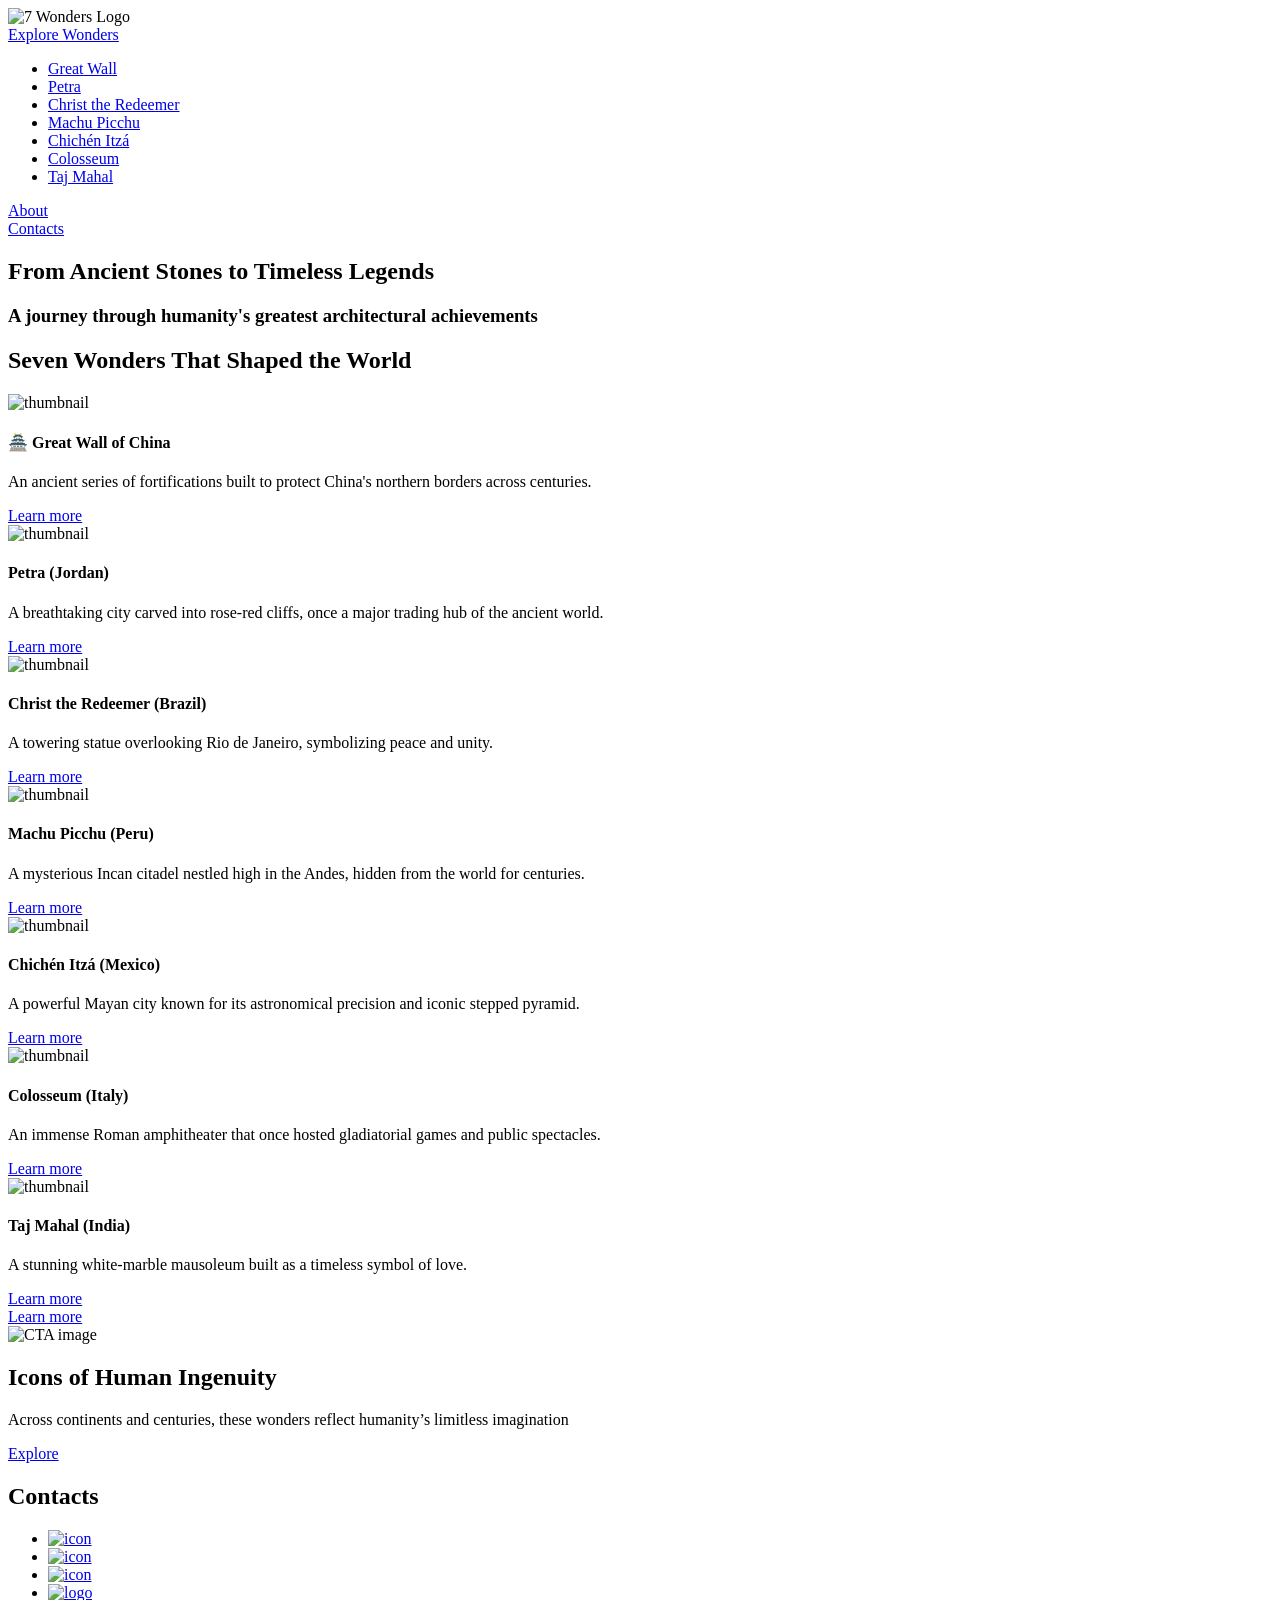
==== index.html @ 909b4389 "Landing page HTML file added" ====
<!DOCTYPE html>
<html lang="en">
<head>
    <meta charset="UTF-8">
    <meta http-equiv="X-UA-Compatible" content="IE=edge">
    <meta name="viewport" content="width=device-width, initial-scale=1.0">
    <link rel="stylesheet" href="style.css">
    <title>7 Wonders of the World</title>
</head>
<body>
    <div class="Container">
    <section class="Header-section">
    <nav class="nav-menu">
        <img src="landingpage_images/logo.png" alt="7 Wonders Logo" class="logo">
        <div class="menu-part1 dropdown">
        <a class="btn btn-primary" href="7-wonders.html">Explore Wonders</a>
        <ul class="dropdown-menu">
            <li><a href="7-wonders.html#great-wall">Great Wall</a></li>
            <li><a href="7-wonders.html#petra">Petra</a></li>
            <li><a href="7-wonders.html#christ">Christ the Redeemer</a></li>
            <li><a href="7-wonders.html#machu-pichu">Machu Picchu</a></li>
            <li><a href="7-wonders.html#chichen-itza">Chichén Itzá</a></li>
            <li><a href="7-wonders.html#Colosseum">Colosseum</a></li>
            <li><a href="7-wonders.html#taj-mahal">Taj Mahal</a></li>
          </ul>
        </li>
        <a class="btn btn-secondry" href="about.html">About</a>
    </div>
        <a class="btn btn-primary" href="#contact-section">Contacts</a>
    </nav>
    <div class="Hero-section">
        <h1>From Ancient Stones to Timeless Legends</h1>
        <h3>A journey through humanity's greatest architectural achievements</h3>

    </div>
</section>

<section class="Feature-section">
    <h2 class="feature-heading">Seven Wonders That Shaped the World</h2>
    <div class="grid-container">
        <div class="Wonder-card">
            <img class="card-image" src="landingpage_images/wall.jpg" alt="thumbnail">
            <h4>🏯 Great Wall of China</h4>
            <p>An ancient series of fortifications built to protect China's northern borders across centuries.</p>
            <a href="7-wonders.html#great-wall">Learn more</a>
        </div>
        <div class="Wonder-card">
            <img class="card-image" src="landingpage_images/petro.jpg" alt="thumbnail">
            <h4>Petra (Jordan)</h4>
            <p>A breathtaking city carved into rose-red cliffs, once a major trading hub of the ancient world.</p>
            <a href="7-wonders.html#petra">Learn more</a>
        </div>
        <div class="Wonder-card">
            <img class="card-image" src="landingpage_images/christ.jpg" alt="thumbnail">
            <h4>Christ the Redeemer (Brazil)</h4>
            <p>A towering statue overlooking Rio de Janeiro, symbolizing peace and unity.</p>
            <a href="7-wonders.html#christ">Learn more</a>
        </div>
        <div class="Wonder-card">
            <img class="card-image" src="landingpage_images/machu.jpg" alt="thumbnail">
            <h4>Machu Picchu (Peru)</h4>
            <p>A mysterious Incan citadel nestled high in the Andes, hidden from the world for centuries.</p>
            <a href="7-wonders.html#machu-pichu">Learn more</a>
        </div>
        <div class="Wonder-card">
            <img class="card-image" src="landingpage_images/chichen itza.jpg" alt="thumbnail">
            <h4>Chichén Itzá (Mexico)</h4>
            <p>A powerful Mayan city known for its astronomical precision and iconic stepped pyramid.</p>
            <a href="7-wonders.html#chichen-itza">Learn more</a>
        </div>
        <div class="Wonder-card">
            <img class="card-image" src="landingpage_images/colossum.jpg" alt="thumbnail">
            <h4>Colosseum (Italy)</h4>
            <p>An immense Roman amphitheater that once hosted gladiatorial games and public spectacles.</p>
            <a href="7-wonders.html#Colosseum">Learn more</a>
        </div>
        <div class="Wonder-card">
            <img class="card-image" src="landingpage_images/taj mahal.jpg" alt="thumbnail">
            <h4>Taj Mahal (India)</h4>
            <p>A stunning white-marble mausoleum built as a timeless symbol of love.</p>
            <a href="7-wonders.html#taj-mahal">Learn more</a>
        </div>
        <div class="Wonder-card traverse-card">
            <a href="7-wonders.html#blogs">Learn more</a>
        </div>
    </div>
</section>
<section class="CTA-section">
    <div class="CTA-card">
        <img class="cta-img" src="landingpage_images/cta-img.jpg" alt="CTA image">
        <div class="CTA-subcard">
            <h2>Icons of Human Ingenuity</h2>
            <p>Across continents and centuries, these wonders reflect humanity’s limitless imagination</p>
            <a class="btn btn-primary" href="7-wonders.html">Explore</a>
        </div>
    </div>
</section>
<footer id="contact-section">
    <h2>Contacts</h2>
    <ul class="contact-detail">
        <li><a href="https://wa.me/923485941107" target="_blank" ><img class="social-icon" src="landingpage_images/whatsapp.png" alt="icon"/></a></li>
        <li><a href="https://instagram.com/hamadkhan.06" target="_blank"><img class="social-icon" src="landingpage_images/Insta.png" alt="icon"/></a></li>
        <li><a href="https://www.linkedin.com/in/hamad-khan06" target="_blank"><img class="social-icon" src="landingpage_images/In.png" alt="icon" /></a></li>
        <li><a href="https://www.fiverr.com/@hamad_6636" target="_blank"><img class="social-icon" src="landingpage_images/fiver.png" alt="logo"></a></li>
    </ul>

</footer>

</div>
</body>
</html>
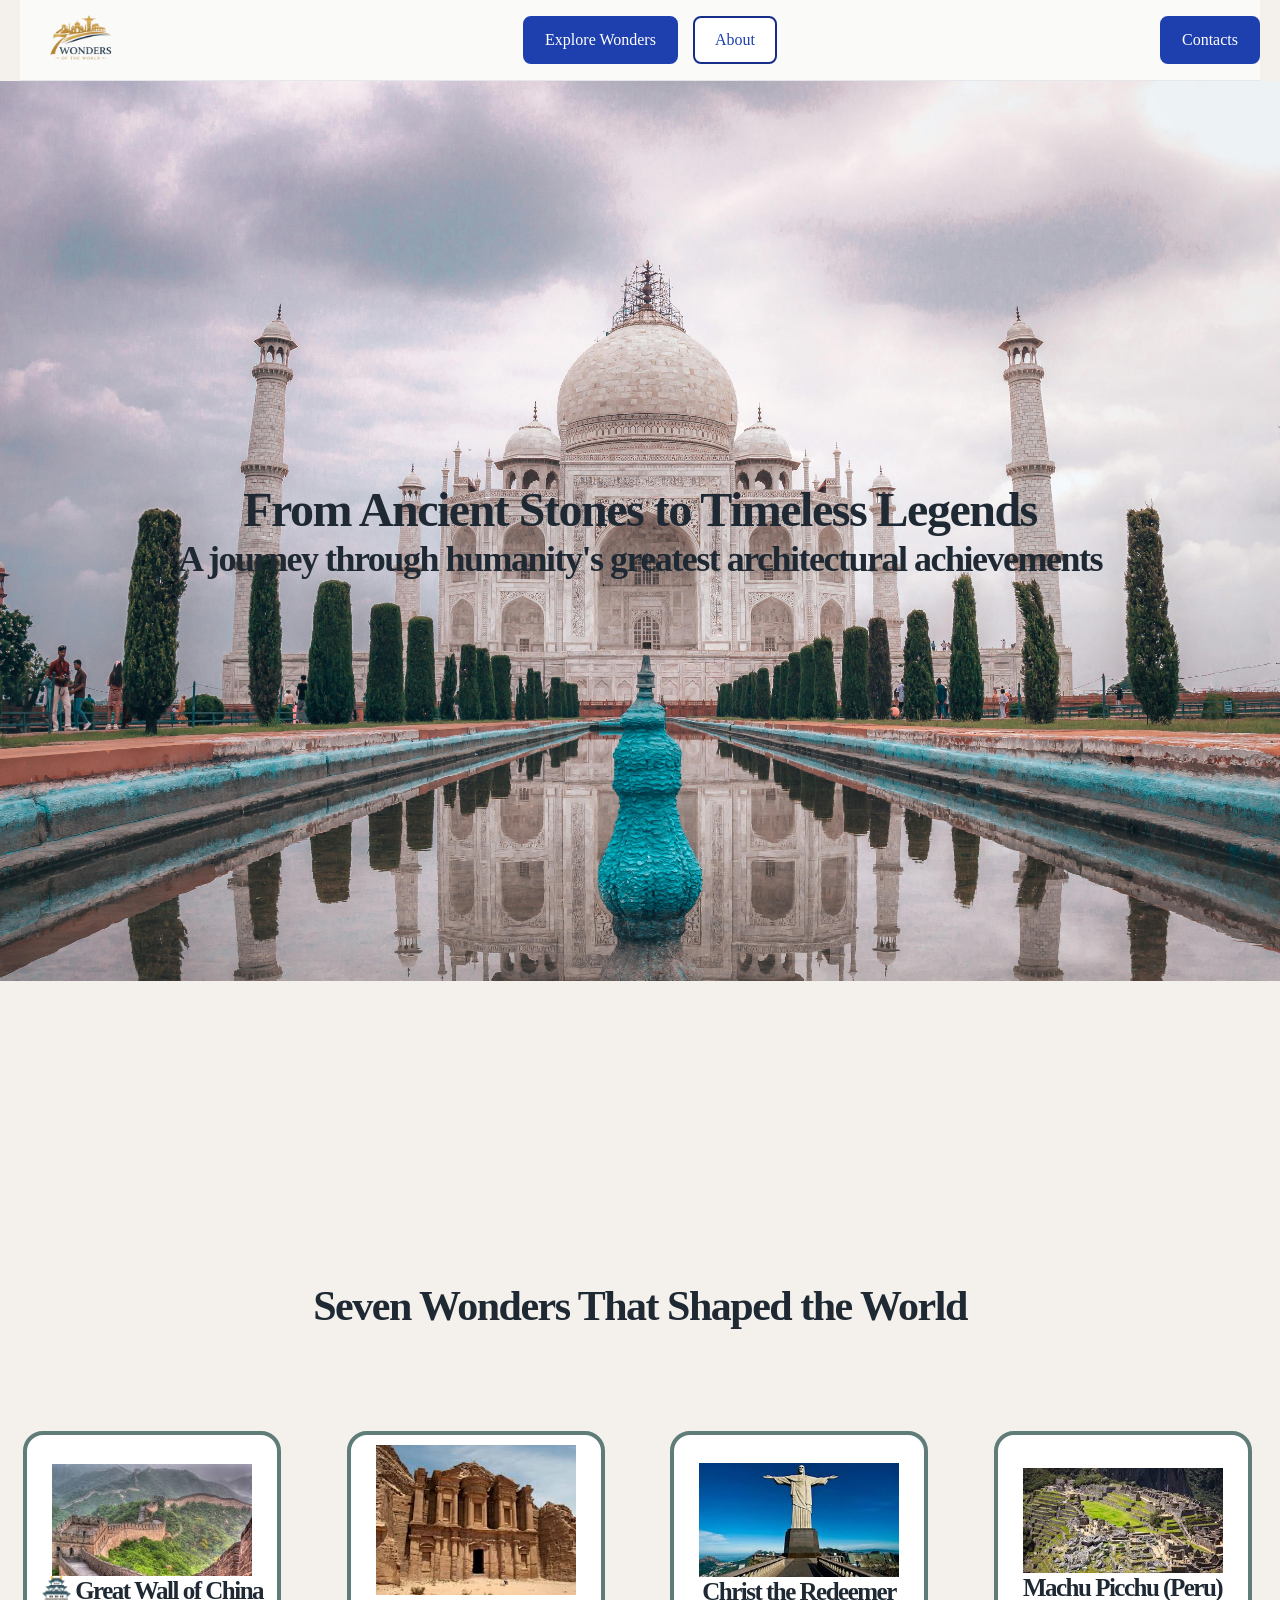
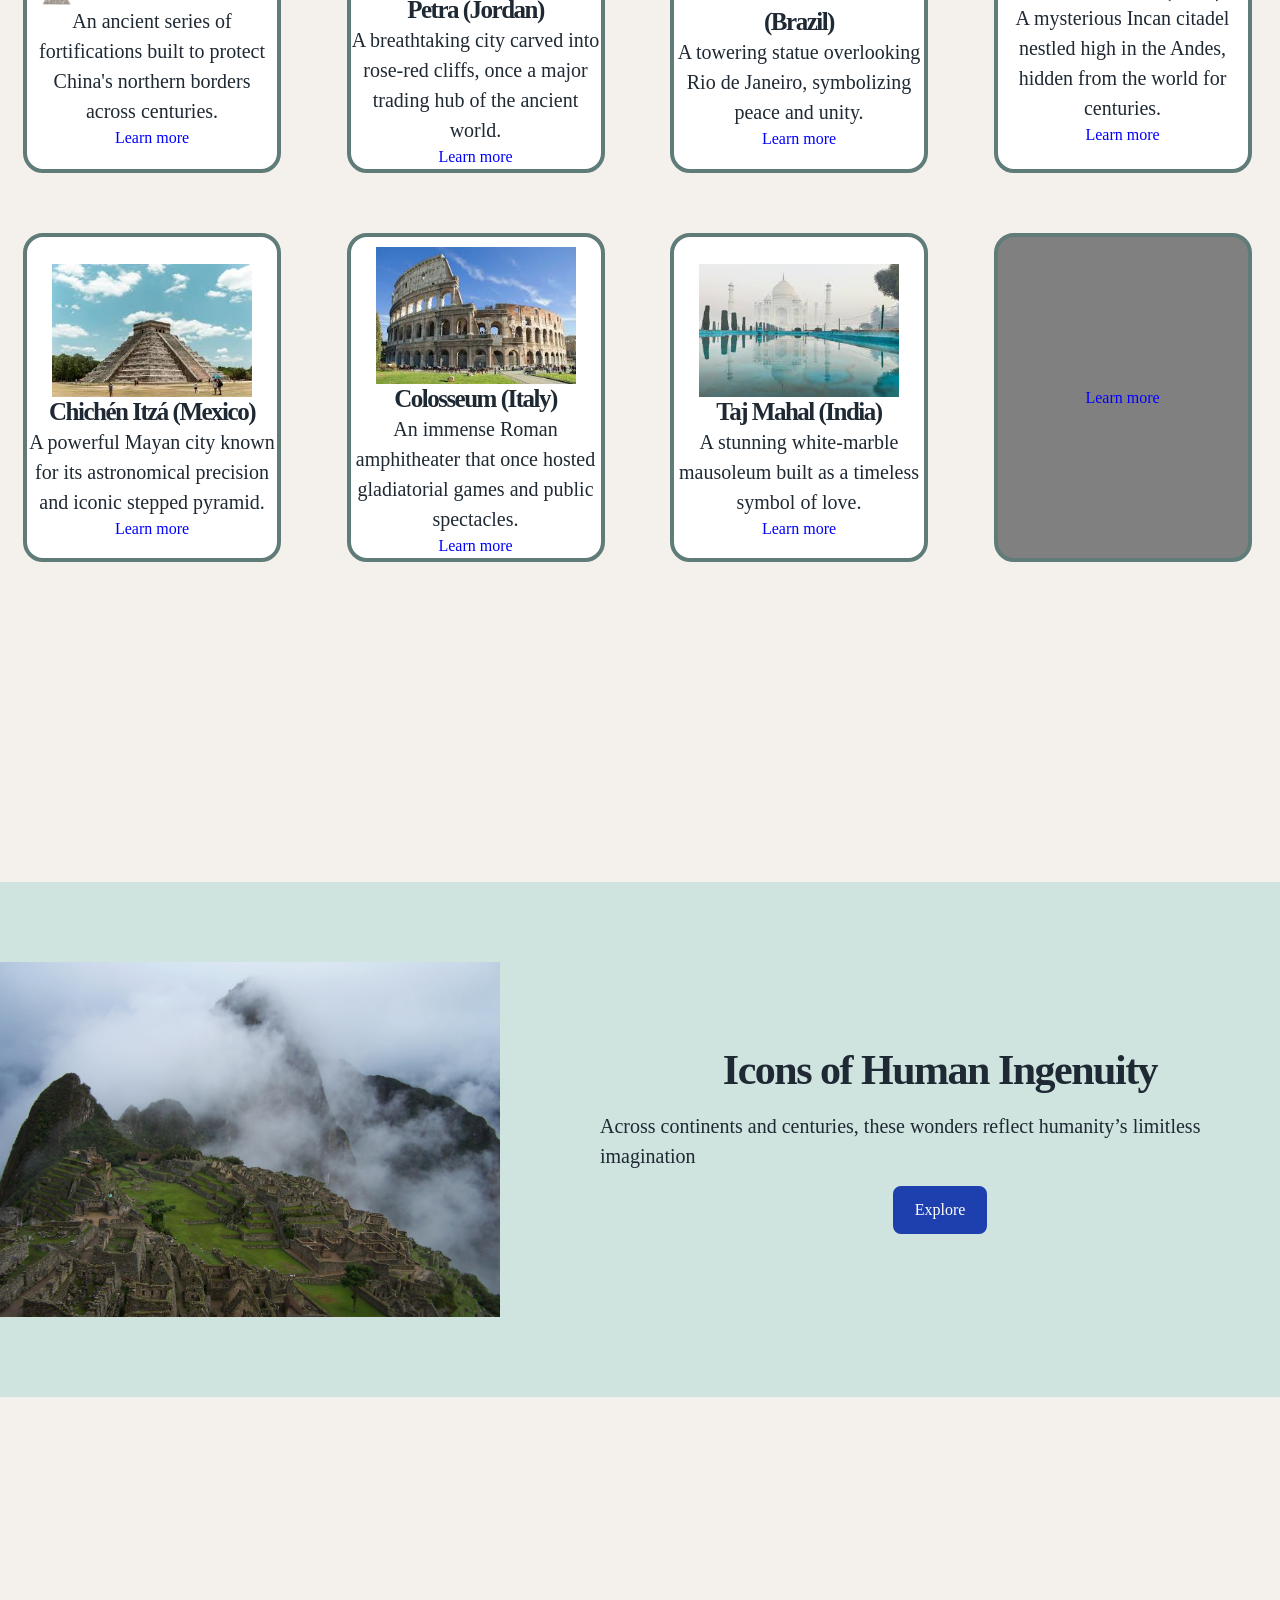
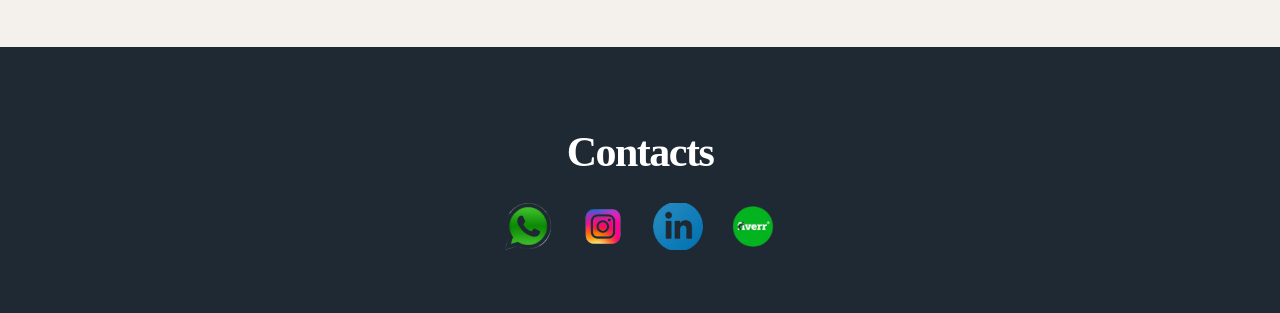
==== commit ad12eb76: "Favicon added to website" ====
--- a/index.html
+++ b/index.html
@@ -4,6 +4,7 @@
     <meta charset="UTF-8">
     <meta http-equiv="X-UA-Compatible" content="IE=edge">
     <meta name="viewport" content="width=device-width, initial-scale=1.0">
+    <link rel="icon" type="image/svg" href="Images/logo.svg" >
     <link rel="stylesheet" href="style.css">
     <title>7 Wonders of the World</title>
 </head>
--- a/style.css
+++ b/style.css
@@ -0,0 +1,301 @@
+html{
+    font-size: 62.5%;
+    scroll-behavior: smooth;
+}
+*{
+    padding: 0;
+    margin: 0;
+}
+body{
+background-color: #F4F1EC ;
+}
+.container{
+width: 100%;
+margin: auto;
+}
+h1, h2, h3, h4{
+    font-weight:700;
+    line-height: 1.2;
+    letter-spacing: -1.5px;
+    color: #1F2933;
+}
+h1{
+    font-size: 4.8rem;
+}
+h2{
+    font-size: 4.2rem;
+}
+h3{
+    font-size: 3.6rem;
+}
+h4{
+    font-size: 2.5rem;
+}
+p{
+font-weight:400;
+line-height: 1.5;
+font-size: 2.0rem;
+color: #1F2933;
+}
+a{
+font-weight:400;
+text-decoration:none;
+line-height: 1.5;
+font-size: 1.6rem;
+display:inline-block;
+color: blue;
+}
+ul{
+list-style: none;
+color: #1F2933;
+}
+.logo{
+    width: 12rem;
+    height: auto;
+}
+nav{
+background-color: #FAFAF8;
+border-bottom: 1px solid #E5E7EB;
+}
+.nav-menu{
+    margin: 0rem 2rem;
+    display: flex;
+    justify-content: space-between;
+    align-items: center;
+}
+.menu-part1{
+display: flex;
+gap: 1.5rem;
+}
+.Hero-section::before{
+background: rgba(0, 0, 0, 0.35);
+}
+.dropdown{
+position: relative;
+}
+.dropdown-menu{
+position: absolute;
+visibility: hidden;
+padding: 1rem 2rem;
+min-width: 220px;
+box-shadow: 0 20px 30px rgba(0,0,0,0.15); 
+opacity: 0;
+transform: translateY(10px);
+transition: all 0.3s ease;
+z-index: 1000;
+}
+.dropdown:hover .dropdown-menu{
+opacity: 1;
+visibility: visible;
+transform: translateY(35px);
+}
+.Hero-section{
+min-height: 100vh;
+max-width: 200rem;
+background-image: url("landingpage_images/taj mahal bg2.jpg");
+background-position: center 30%;
+background-repeat: no-repeat;
+background-size: cover;
+display: flex;
+flex-direction: column;
+justify-content: center;
+align-items: center;
+color: #4B6966;
+}
+.Feature-section{
+margin: 30rem 0.3rem;
+}
+.feature-heading{
+    text-align: center;
+    margin-bottom: 8rem;
+}
+.grid-container{
+display: grid;
+grid-template-columns: repeat(auto-fit, minmax(300px, 1fr));
+gap: 2rem;
+}
+.Wonder-card{
+background-color: #FFFFFF;
+margin: 2rem;
+width: 25rem;
+height: auto;
+display: flex;
+flex-direction: column;
+justify-content: center;
+align-items: center;
+text-align: center;
+border-radius: 2rem;
+border: 4px solid #5F7C78;
+transition: transform 0.3s ease-in, box-shadow 0s ease;
+}
+.Wonder-card:hover, .Wonder-card:active{
+transform: scale(1.08);
+box-shadow: 5px 15px 30px black;
+}
+.card-image{
+    margin-top: 1rem;
+    width: 100%;
+    max-width: 200px;
+    height: auto;
+}
+.traverse-card{
+    background-color: grey;
+    color: aliceblue;
+    font-size: 2.6rem ;
+}
+.CTA-section{
+margin: 25rem 0rem;
+}
+
+.cta-img{
+width: 100%;
+max-width: 500px;
+height: auto;
+}
+.CTA-card{
+display: flex;
+justify-content: space-between;
+align-items: center;
+gap: 10rem;
+padding: 8rem 0rem;
+background-color:  #CFE3DF;
+}
+.CTA-subcard{
+display: flex;
+flex-direction: column;
+justify-content: center;
+align-items: center;
+gap: 1.5rem;
+}
+.contact-detail{
+margin: 2.5rem 0rem;
+display: flex;
+justify-content: center;
+align-items: center;
+gap: 2.5rem;
+}
+footer{
+text-align: center;
+padding-top: 8rem;
+margin-top: 10rem;
+padding-bottom: 3rem;
+background-color: #1F2933;
+
+}
+footer h2{
+color: white;
+}
+footer a:hover {
+    color: #C9A24D;
+  }
+
+.btn{
+font-size: 1.6rem;
+font-weight: 400;
+padding: 1rem 2rem;
+border-radius: 8px;
+}
+.btn-primary:link, .btn-primary:visited{
+background-color: #1E40AF;
+color: white;
+border: 2px solid #1E40AF;
+transition: background-color 0.25s ease, transform 0.15s ease;
+}
+.btn-primary:hover, .btn-primary:active{
+background-color: #162E8A;
+color: white;
+border: 2px solid #162E8A;
+transform: scale(1.05);
+
+}
+.btn-secondry:link, .btn-secondry:visited{
+background-color: white;
+color: #1E40AF;
+border: 2px solid #162E8A;
+transition: transform 0.15s ease;
+}
+.btn-secondry:hover, .btn-secondry:active{
+background-color: white;
+color: #162E8A;
+border: 2px solid #162E8A;
+transform: scale(1.05);
+
+}
+.btn-primary:focus-visible {
+    outline: 3px solid #C9A24D; /* gold accent */
+    outline-offset: 2px;
+  }
+.social-icon{
+width: 50px;
+height: auto;
+}
+
+@media(max-width: 62.5rem){
+html{
+font-size: 50%;
+}
+..Hero-section::before{
+background: rgba(0, 0, 0, 0.55);
+}
+    
+}
+@media(max-width: 48rem){
+html{
+font-size: 37.5%;
+}
+.container{
+width: 100%;
+margin: 0 auto;
+}
+.Hero-section{
+    background-image: url("landingpage_images/special-hero.jpg");
+    position: relative;
+    min-height: 100vh;
+    display: flex;
+    align-items: center;
+    justify-content: center;
+    text-align: center;
+    padding: 1.5rem;
+}
+
+.Feature-section{
+margin: 18rem 0rem;
+}
+.grid-container{
+gap: 1.2rem;
+}
+.CTA-card{
+flex-direction: column-reverse;
+text-align: center;
+}
+.social-icon{
+width: 30px;
+height: auto;
+}
+}
+
+@media(max-width: 38rem){
+html{
+font-size: 28%%;
+}
+h3{
+font-size: large;
+}
+.Hero-section{
+text-align: center;
+}
+.Feature-section{
+margin: 12rem 0rem;
+}
+.CTA-section{
+margin: 20rem 0rem;
+}
+.btn{
+padding: 0.75rem 1.5rem;
+border-radius: 6px;
+}
+.social-icon{
+width: 25px;
+height: auto;
+}
+}
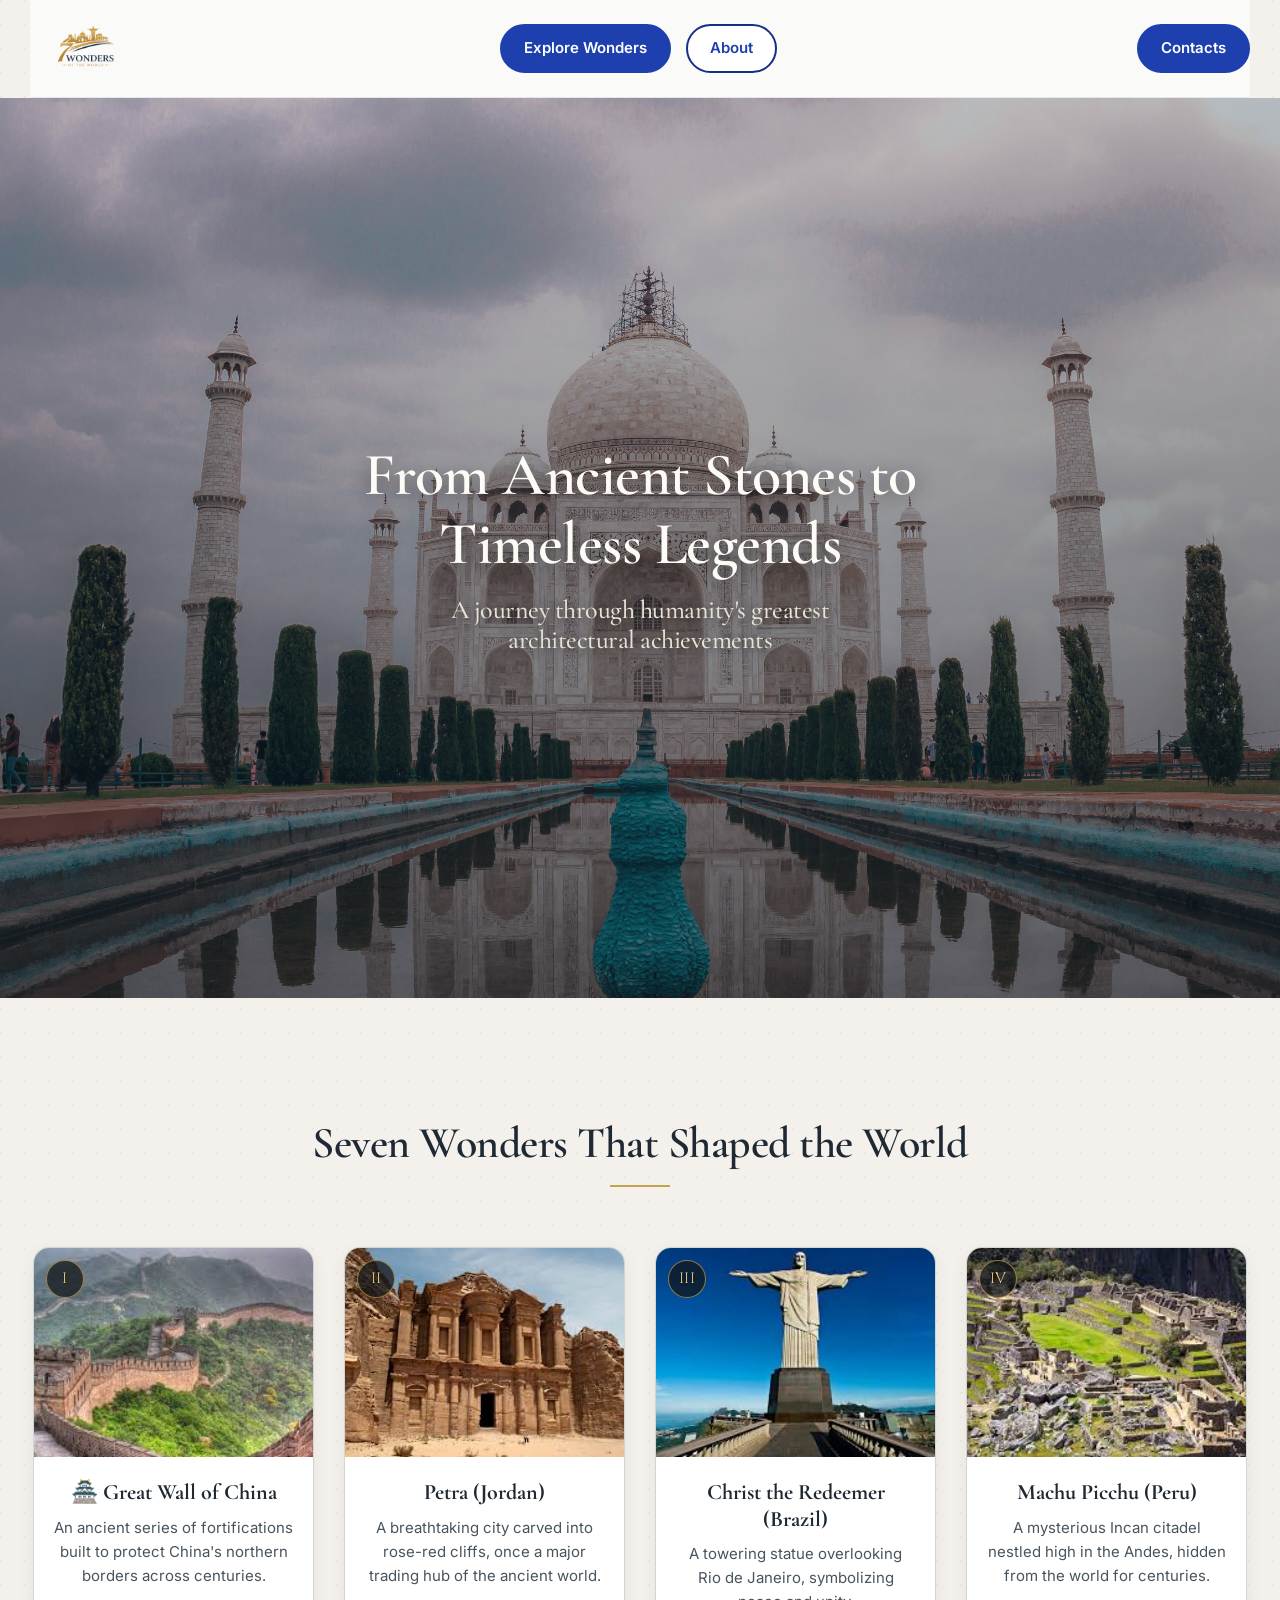
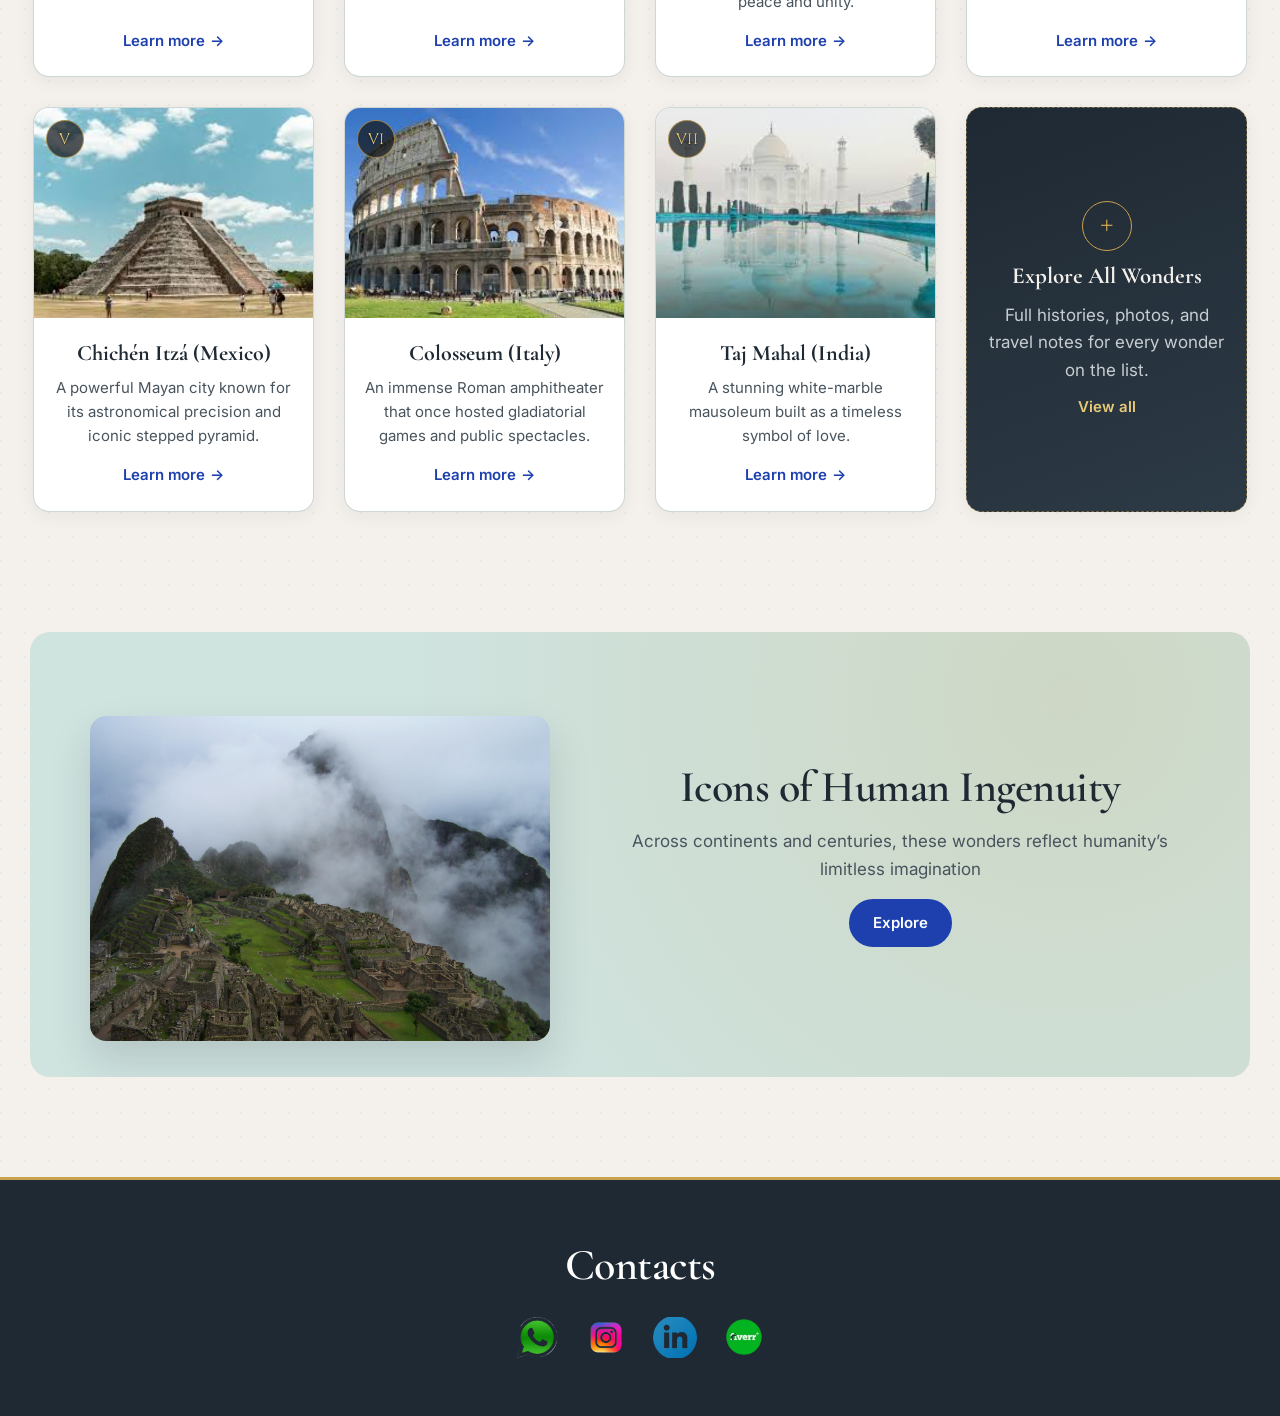
==== commit bb86b90d: "Animations added using javascript + few fixes in the CSS" ====
--- a/index.html
+++ b/index.html
@@ -5,8 +5,12 @@
     <meta http-equiv="X-UA-Compatible" content="IE=edge">
     <meta name="viewport" content="width=device-width, initial-scale=1.0">
     <link rel="icon" type="image/svg" href="Images/logo.svg" >
+    <link rel="preconnect" href="https://fonts.googleapis.com">
+    <link rel="preconnect" href="https://fonts.gstatic.com" crossorigin>
+    <link href="https://fonts.googleapis.com/css2?family=Cinzel:wght@600&family=Cormorant+Garamond:wght@500;600;700&family=Inter:wght@400;500;600&display=swap" rel="stylesheet">
     <link rel="stylesheet" href="style.css">
     <title>7 Wonders of the World</title>
+    <script>document.documentElement.classList.add('js-enabled');</script>
 </head>
 <body>
     <div class="Container">
@@ -40,49 +44,87 @@
     <h2 class="feature-heading">Seven Wonders That Shaped the World</h2>
     <div class="grid-container">
         <div class="Wonder-card">
-            <img class="card-image" src="landingpage_images/wall.jpg" alt="thumbnail">
-            <h4>🏯 Great Wall of China</h4>
-            <p>An ancient series of fortifications built to protect China's northern borders across centuries.</p>
-            <a href="7-wonders.html#great-wall">Learn more</a>
+            <div class="card-image-wrap">
+                <img class="card-image" src="landingpage_images/wall.jpg" alt="thumbnail">
+                <span class="card-numeral">I</span>
+            </div>
+            <div class="card-body">
+                <h4>🏯 Great Wall of China</h4>
+                <p>An ancient series of fortifications built to protect China's northern borders across centuries.</p>
+                <a href="7-wonders.html#great-wall">Learn more</a>
+            </div>
         </div>
         <div class="Wonder-card">
-            <img class="card-image" src="landingpage_images/petro.jpg" alt="thumbnail">
-            <h4>Petra (Jordan)</h4>
-            <p>A breathtaking city carved into rose-red cliffs, once a major trading hub of the ancient world.</p>
-            <a href="7-wonders.html#petra">Learn more</a>
+            <div class="card-image-wrap">
+                <img class="card-image" src="landingpage_images/petro.jpg" alt="thumbnail">
+                <span class="card-numeral">II</span>
+            </div>
+            <div class="card-body">
+                <h4>Petra (Jordan)</h4>
+                <p>A breathtaking city carved into rose-red cliffs, once a major trading hub of the ancient world.</p>
+                <a href="7-wonders.html#petra">Learn more</a>
+            </div>
         </div>
         <div class="Wonder-card">
-            <img class="card-image" src="landingpage_images/christ.jpg" alt="thumbnail">
-            <h4>Christ the Redeemer (Brazil)</h4>
-            <p>A towering statue overlooking Rio de Janeiro, symbolizing peace and unity.</p>
-            <a href="7-wonders.html#christ">Learn more</a>
+            <div class="card-image-wrap">
+                <img class="card-image" src="landingpage_images/christ.jpg" alt="thumbnail">
+                <span class="card-numeral">III</span>
+            </div>
+            <div class="card-body">
+                <h4>Christ the Redeemer (Brazil)</h4>
+                <p>A towering statue overlooking Rio de Janeiro, symbolizing peace and unity.</p>
+                <a href="7-wonders.html#christ">Learn more</a>
+            </div>
         </div>
         <div class="Wonder-card">
-            <img class="card-image" src="landingpage_images/machu.jpg" alt="thumbnail">
-            <h4>Machu Picchu (Peru)</h4>
-            <p>A mysterious Incan citadel nestled high in the Andes, hidden from the world for centuries.</p>
-            <a href="7-wonders.html#machu-pichu">Learn more</a>
+            <div class="card-image-wrap">
+                <img class="card-image" src="landingpage_images/machu.jpg" alt="thumbnail">
+                <span class="card-numeral">IV</span>
+            </div>
+            <div class="card-body">
+                <h4>Machu Picchu (Peru)</h4>
+                <p>A mysterious Incan citadel nestled high in the Andes, hidden from the world for centuries.</p>
+                <a href="7-wonders.html#machu-pichu">Learn more</a>
+            </div>
         </div>
         <div class="Wonder-card">
-            <img class="card-image" src="landingpage_images/chichen itza.jpg" alt="thumbnail">
-            <h4>Chichén Itzá (Mexico)</h4>
-            <p>A powerful Mayan city known for its astronomical precision and iconic stepped pyramid.</p>
-            <a href="7-wonders.html#chichen-itza">Learn more</a>
+            <div class="card-image-wrap">
+                <img class="card-image" src="landingpage_images/chichen itza.jpg" alt="thumbnail">
+                <span class="card-numeral">V</span>
+            </div>
+            <div class="card-body">
+                <h4>Chichén Itzá (Mexico)</h4>
+                <p>A powerful Mayan city known for its astronomical precision and iconic stepped pyramid.</p>
+                <a href="7-wonders.html#chichen-itza">Learn more</a>
+            </div>
         </div>
         <div class="Wonder-card">
-            <img class="card-image" src="landingpage_images/colossum.jpg" alt="thumbnail">
-            <h4>Colosseum (Italy)</h4>
-            <p>An immense Roman amphitheater that once hosted gladiatorial games and public spectacles.</p>
-            <a href="7-wonders.html#Colosseum">Learn more</a>
+            <div class="card-image-wrap">
+                <img class="card-image" src="landingpage_images/colossum.jpg" alt="thumbnail">
+                <span class="card-numeral">VI</span>
+            </div>
+            <div class="card-body">
+                <h4>Colosseum (Italy)</h4>
+                <p>An immense Roman amphitheater that once hosted gladiatorial games and public spectacles.</p>
+                <a href="7-wonders.html#Colosseum">Learn more</a>
+            </div>
         </div>
         <div class="Wonder-card">
-            <img class="card-image" src="landingpage_images/taj mahal.jpg" alt="thumbnail">
-            <h4>Taj Mahal (India)</h4>
-            <p>A stunning white-marble mausoleum built as a timeless symbol of love.</p>
-            <a href="7-wonders.html#taj-mahal">Learn more</a>
+            <div class="card-image-wrap">
+                <img class="card-image" src="landingpage_images/taj mahal.jpg" alt="thumbnail">
+                <span class="card-numeral">VII</span>
+            </div>
+            <div class="card-body">
+                <h4>Taj Mahal (India)</h4>
+                <p>A stunning white-marble mausoleum built as a timeless symbol of love.</p>
+                <a href="7-wonders.html#taj-mahal">Learn more</a>
+            </div>
         </div>
         <div class="Wonder-card traverse-card">
-            <a href="7-wonders.html#blogs">Learn more</a>
+            <span class="traverse-icon">+</span>
+            <h4>Explore All Wonders</h4>
+            <p>Full histories, photos, and travel notes for every wonder on the list.</p>
+            <a href="7-wonders.html#blogs">View all</a>
         </div>
     </div>
 </section>
@@ -108,5 +150,6 @@
 </footer>
 
 </div>
+<script src="Script.js"></script>
 </body>
-</html>+</html>
--- a/style.css
+++ b/style.css
@@ -1,301 +1,585 @@
-html{
+/* ============================================
+   BASE
+   ============================================ */
+   html{
     font-size: 62.5%;
     scroll-behavior: smooth;
 }
 *{
     padding: 0;
     margin: 0;
+    box-sizing: border-box;
 }
 body{
-background-color: #F4F1EC ;
-}
-.container{
-width: 100%;
-margin: auto;
-}
-h1, h2, h3, h4{
-    font-weight:700;
+    background-color: #F4F1EC;
+    font-family: 'Inter', system-ui, -apple-system, sans-serif;
+    /* subtle stone-grain texture, no images used */
+    background-image: radial-gradient(circle at 1px 1px, rgba(31,41,51,0.045) 1px, transparent 0);
+    background-size: 24px 24px;
+}
+.Container{
+    width: 100%;
+    overflow-x: hidden;
+}
+
+h1, h2, h3{
+    font-family: 'Cormorant Garamond', serif;
+    font-weight: 600;
+    line-height: 1.15;
+    letter-spacing: -0.5px;
+    color: #1F2933;
+}
+h4{
+    font-family: 'Cormorant Garamond', serif;
+    font-weight: 700;
     line-height: 1.2;
-    letter-spacing: -1.5px;
+    letter-spacing: 0;
     color: #1F2933;
 }
 h1{
-    font-size: 4.8rem;
+    font-size: 6rem;
 }
 h2{
-    font-size: 4.2rem;
+    font-size: 4.4rem;
 }
 h3{
-    font-size: 3.6rem;
+    font-size: 2.6rem;
+    font-weight: 500;
 }
 h4{
-    font-size: 2.5rem;
+    font-size: 2.3rem;
 }
 p{
-font-weight:400;
-line-height: 1.5;
-font-size: 2.0rem;
-color: #1F2933;
+    font-weight: 400;
+    line-height: 1.6;
+    font-size: 1.7rem;
+    color: #48545D;
 }
 a{
-font-weight:400;
-text-decoration:none;
-line-height: 1.5;
-font-size: 1.6rem;
-display:inline-block;
-color: blue;
+    font-weight: 500;
+    text-decoration: none;
+    line-height: 1.5;
+    font-size: 1.5rem;
+    display: inline-block;
+    color: #1E40AF;
+    transition: color 0.2s ease;
 }
 ul{
-list-style: none;
-color: #1F2933;
-}
+    list-style: none;
+    color: #1F2933;
+}
+
+/* ============================================
+   NAV
+   ============================================ */
 .logo{
-    width: 12rem;
+    width: 11rem;
     height: auto;
+    transition: transform 0.3s ease;
+}
+.logo:hover{
+    transform: scale(1.05);
 }
 nav{
-background-color: #FAFAF8;
-border-bottom: 1px solid #E5E7EB;
+    background-color: rgba(250, 250, 248, 0.98);
+    border-bottom: 1px solid #E5E7EB;
+    position: sticky;
+    top: 0;
+    z-index: 1000;
+    transition: box-shadow 0.3s ease, background-color 0.3s ease;
+}
+nav.is-scrolled{
+    box-shadow: 0 8px 24px rgba(31, 41, 51, 0.08);
+    backdrop-filter: blur(10px);
 }
 .nav-menu{
-    margin: 0rem 2rem;
+    margin: 0 3rem;
+    padding: 1.2rem 0;
     display: flex;
     justify-content: space-between;
     align-items: center;
 }
 .menu-part1{
-display: flex;
-gap: 1.5rem;
+    display: flex;
+    gap: 1.5rem;
+    align-items: center;
+}
+.dropdown{
+    position: relative;
+}
+.dropdown-menu{
+    position: absolute;
+    left: 0;
+    top: 100%;
+    background-color: #FFFFFF;
+    visibility: hidden;
+    padding: 0.8rem 0;
+    min-width: 220px;
+    border-radius: 1rem;
+    border: 1px solid #EDEBE4;
+    box-shadow: 0 20px 40px rgba(31, 41, 51, 0.15);
+    opacity: 0;
+    transform: translateY(6px);
+    transition: all 0.25s ease;
+    z-index: 1000;
+}
+.dropdown:hover .dropdown-menu{
+    opacity: 1;
+    visibility: visible;
+    transform: translateY(12px);
+}
+.dropdown-menu li a{
+    display: block;
+    padding: 0.9rem 2rem;
+    color: #1F2933;
+    font-size: 1.4rem;
+    transition: background-color 0.2s ease, color 0.2s ease, padding-left 0.2s ease;
+}
+.dropdown-menu li a:hover{
+    background-color: #FAF7F0;
+    color: #B8863C;
+    padding-left: 2.6rem;
+}
+
+/* ============================================
+   HERO
+   ============================================ */
+.Hero-section{
+    position: relative;
+    overflow: hidden;
+    min-height: 100vh;
+    max-width: 200rem;
+    background-image: url("landingpage_images/taj mahal bg2.jpg");
+    background-position: center 30%;
+    background-repeat: no-repeat;
+    background-size: 112%;
+    display: flex;
+    flex-direction: column;
+    justify-content: center;
+    align-items: center;
+    text-align: center;
+}
+.js-enabled .Hero-section{
+    animation: heroZoom 24s ease-in-out infinite alternate;
 }
 .Hero-section::before{
-background: rgba(0, 0, 0, 0.35);
-}
-.dropdown{
-position: relative;
-}
-.dropdown-menu{
-position: absolute;
-visibility: hidden;
-padding: 1rem 2rem;
-min-width: 220px;
-box-shadow: 0 20px 30px rgba(0,0,0,0.15); 
-opacity: 0;
-transform: translateY(10px);
-transition: all 0.3s ease;
-z-index: 1000;
-}
-.dropdown:hover .dropdown-menu{
-opacity: 1;
-visibility: visible;
-transform: translateY(35px);
-}
-.Hero-section{
-min-height: 100vh;
-max-width: 200rem;
-background-image: url("landingpage_images/taj mahal bg2.jpg");
-background-position: center 30%;
-background-repeat: no-repeat;
-background-size: cover;
-display: flex;
-flex-direction: column;
-justify-content: center;
-align-items: center;
-color: #4B6966;
-}
+    content: '';
+    position: absolute;
+    inset: 0;
+    background: linear-gradient(180deg, rgba(15, 20, 26, 0.25) 0%, rgba(15, 20, 26, 0.6) 100%);
+    z-index: 1;
+}
+.Hero-section > *{
+    position: relative;
+    z-index: 2;
+}
+.Hero-section h1{
+    color: #FDFBF6;
+    max-width: 64rem;
+    text-shadow: 0 4px 20px rgba(0, 0, 0, 0.45);
+    padding: 0 2rem;
+}
+.Hero-section h3{
+    color: #E7E2D5;
+    margin-top: 1.6rem;
+    max-width: 52rem;
+    text-shadow: 0 2px 12px rgba(0, 0, 0, 0.4);
+    padding: 0 2rem;
+}
+@keyframes heroZoom{
+    from{ background-size: 112%; }
+    to{ background-size: 128%; }
+}
+
+/* ============================================
+   FEATURE / WONDER CARDS
+   ============================================ */
 .Feature-section{
-margin: 30rem 0.3rem;
+    margin: 12rem 0.3rem;
 }
 .feature-heading{
     text-align: center;
-    margin-bottom: 8rem;
-}
+    margin-bottom: 6rem;
+    position: relative;
+}
+.feature-heading::after{
+    content: '';
+    display: block;
+    width: 6rem;
+    height: 2px;
+    background: #C9A24D;
+    margin: 1.6rem auto 0;
+}
+.js-enabled .feature-heading{
+    opacity: 0;
+    transform: translateY(20px);
+    transition: opacity 0.6s ease, transform 0.6s ease;
+}
+.js-enabled .feature-heading.is-visible{
+    opacity: 1;
+    transform: translateY(0);
+}
+
 .grid-container{
-display: grid;
-grid-template-columns: repeat(auto-fit, minmax(300px, 1fr));
-gap: 2rem;
-}
+    display: grid;
+    grid-template-columns: repeat(auto-fit, minmax(260px, 1fr));
+    gap: 3rem;
+    max-width: 132rem;
+    margin: 0 auto;
+    padding: 0 3rem;
+}
+
 .Wonder-card{
-background-color: #FFFFFF;
-margin: 2rem;
-width: 25rem;
-height: auto;
-display: flex;
-flex-direction: column;
-justify-content: center;
-align-items: center;
-text-align: center;
-border-radius: 2rem;
-border: 4px solid #5F7C78;
-transition: transform 0.3s ease-in, box-shadow 0s ease;
-}
-.Wonder-card:hover, .Wonder-card:active{
-transform: scale(1.08);
-box-shadow: 5px 15px 30px black;
+    position: relative;
+    background-color: #FFFFFF;
+    margin: 0;
+    width: auto;
+    display: flex;
+    flex-direction: column;
+    text-align: center;
+    border-radius: 1.6rem;
+    border: 1px solid rgba(95, 124, 120, 0.3);
+    box-shadow: 0 4px 18px rgba(31, 41, 51, 0.06);
+    overflow: hidden;
+    transition: transform 0.4s cubic-bezier(.2,.7,.3,1), box-shadow 0.4s ease, border-color 0.4s ease;
+}
+.js-enabled .Wonder-card{
+    opacity: 0;
+    transform: translateY(24px);
+    transition: transform 0.5s cubic-bezier(.2,.7,.3,1), box-shadow 0.5s ease, border-color 0.4s ease, opacity 0.6s ease;
+}
+.js-enabled .Wonder-card.is-visible{
+    opacity: 1;
+    transform: translateY(0);
+}
+.Wonder-card:hover, .Wonder-card:focus-within{
+    transform: translateY(-10px) scale(1.015);
+    box-shadow: 0 24px 48px rgba(31, 41, 51, 0.18);
+    border-color: #C9A24D;
+}
+.card-image-wrap{
+    position: relative;
+    width: 100%;
+    aspect-ratio: 4 / 3;
+    overflow: hidden;
 }
 .card-image{
-    margin-top: 1rem;
+    margin: 0;
     width: 100%;
-    max-width: 200px;
+    max-width: none;
+    height: 100%;
+    object-fit: cover;
+    display: block;
+    transition: transform 0.6s ease;
+}
+.Wonder-card:hover .card-image{
+    transform: scale(1.08);
+}
+.card-numeral{
+    position: absolute;
+    top: 1.2rem;
+    left: 1.2rem;
+    width: 3.8rem;
+    height: 3.8rem;
+    display: flex;
+    align-items: center;
+    justify-content: center;
+    background: rgba(17, 22, 26, 0.72);
+    border: 1px solid rgba(201, 162, 77, 0.7);
+    border-radius: 50%;
+    color: #E8C976;
+    font-family: 'Cinzel', serif;
+    font-size: 1.5rem;
+    letter-spacing: 0.5px;
+    z-index: 2;
+    text-shadow: 0 1px 2px rgba(0, 0, 0, 0.5);
+}
+.card-body{
+    padding: 2.2rem 2rem 2.4rem;
+    display: flex;
+    flex-direction: column;
+    align-items: center;
+    gap: 1rem;
+    flex: 1;
+}
+.card-body h4{
+    font-size: 2.2rem;
+}
+.card-body p{
+    font-size: 1.5rem;
+}
+.card-body a{
+    margin-top: auto;
+    padding-top: 0.6rem;
+    color: #1E40AF;
+    font-weight: 600;
+}
+.card-body a::after{
+    content: '→';
+    margin-left: 0.5rem;
+    display: inline-block;
+    transition: margin-left 0.2s ease;
+}
+.card-body a:hover::after{
+    margin-left: 1rem;
+}
+
+.traverse-card{
+    background: linear-gradient(160deg, #1F2933 0%, #2C3A45 100%);
+    color: #F4F1EC;
+    justify-content: center;
+    align-items: center;
+    padding: 2.4rem 2rem;
+    border: 1px dashed rgba(201, 162, 77, 0.5);
+    gap: 1.2rem;
+}
+.traverse-card .traverse-icon{
+    width: 5rem;
+    height: 5rem;
+    border-radius: 50%;
+    border: 1px solid #C9A24D;
+    display: flex;
+    align-items: center;
+    justify-content: center;
+    font-size: 2.8rem;
+    color: #C9A24D;
+    font-family: 'Cinzel', serif;
+}
+.traverse-card h4{
+    color: #F4F1EC;
+}
+.traverse-card p{
+    color: #C7CDD1;
+}
+.traverse-card a{
+    color: #E8C976;
+    font-weight: 600;
+}
+.traverse-card:hover{
+    border-color: #C9A24D;
+    box-shadow: 0 24px 48px rgba(0, 0, 0, 0.35);
+}
+
+/* ============================================
+   CTA
+   ============================================ */
+.CTA-section{
+    margin: 10rem 3rem;
+}
+.CTA-card{
+    display: flex;
+    justify-content: space-between;
+    align-items: center;
+    gap: 6rem;
+    padding: 6rem;
+    background-color: #CFE3DF;
+    border-radius: 2rem;
+    max-width: 132rem;
+    margin: 0 auto;
+    position: relative;
+    overflow: hidden;
+}
+.js-enabled .CTA-card{
+    opacity: 0;
+    transform: translateY(30px);
+    transition: opacity 0.7s ease, transform 0.7s ease;
+}
+.js-enabled .CTA-card.is-visible{
+    opacity: 1;
+    transform: translateY(0);
+}
+.CTA-card::before{
+    content: '';
+    position: absolute;
+    inset: 0;
+    background: radial-gradient(circle at 85% 15%, rgba(201, 162, 77, 0.18), transparent 60%);
+    pointer-events: none;
+}
+.cta-img{
+    width: 100%;
+    max-width: 460px;
     height: auto;
-}
-.traverse-card{
-    background-color: grey;
-    color: aliceblue;
-    font-size: 2.6rem ;
-}
-.CTA-section{
-margin: 25rem 0rem;
-}
-
-.cta-img{
-width: 100%;
-max-width: 500px;
-height: auto;
-}
-.CTA-card{
-display: flex;
-justify-content: space-between;
-align-items: center;
-gap: 10rem;
-padding: 8rem 0rem;
-background-color:  #CFE3DF;
+    border-radius: 1.6rem;
+    box-shadow: 0 20px 40px rgba(31, 41, 51, 0.15);
+    position: relative;
+    z-index: 1;
 }
 .CTA-subcard{
-display: flex;
-flex-direction: column;
-justify-content: center;
-align-items: center;
-gap: 1.5rem;
-}
+    display: flex;
+    flex-direction: column;
+    justify-content: center;
+    align-items: center;
+    gap: 1.6rem;
+    text-align: center;
+    position: relative;
+    z-index: 1;
+}
+
+/* ============================================
+   FOOTER
+   ============================================ */
 .contact-detail{
-margin: 2.5rem 0rem;
-display: flex;
-justify-content: center;
-align-items: center;
-gap: 2.5rem;
+    margin: 2.5rem 0;
+    display: flex;
+    justify-content: center;
+    align-items: center;
+    gap: 2.5rem;
 }
 footer{
-text-align: center;
-padding-top: 8rem;
-margin-top: 10rem;
-padding-bottom: 3rem;
-background-color: #1F2933;
-
+    text-align: center;
+    padding-top: 6rem;
+    margin-top: 8rem;
+    padding-bottom: 3rem;
+    background-color: #1F2933;
+    border-top: 3px solid #C9A24D;
 }
 footer h2{
-color: white;
-}
-footer a:hover {
+    color: white;
+}
+footer a{
+    display: inline-flex;
+}
+footer a:hover{
     color: #C9A24D;
-  }
-
+}
+.social-icon{
+    width: 44px;
+    height: auto;
+    transition: transform 0.25s ease, filter 0.25s ease;
+}
+.social-icon:hover{
+    transform: translateY(-6px) scale(1.08);
+    filter: drop-shadow(0 6px 12px rgba(201, 162, 77, 0.5));
+}
+
+/* ============================================
+   BUTTONS
+   ============================================ */
 .btn{
-font-size: 1.6rem;
-font-weight: 400;
-padding: 1rem 2rem;
-border-radius: 8px;
+    font-size: 1.5rem;
+    font-weight: 600;
+    padding: 1.1rem 2.2rem;
+    border-radius: 999px;
 }
 .btn-primary:link, .btn-primary:visited{
-background-color: #1E40AF;
-color: white;
-border: 2px solid #1E40AF;
-transition: background-color 0.25s ease, transform 0.15s ease;
+    background-color: #1E40AF;
+    color: white;
+    border: 2px solid #1E40AF;
+    transition: background-color 0.25s ease, transform 0.15s ease, box-shadow 0.25s ease;
 }
 .btn-primary:hover, .btn-primary:active{
-background-color: #162E8A;
-color: white;
-border: 2px solid #162E8A;
-transform: scale(1.05);
-
+    background-color: #162E8A;
+    color: white;
+    border: 2px solid #162E8A;
+    transform: scale(1.05);
+    box-shadow: 0 10px 24px rgba(30, 64, 175, 0.35);
 }
 .btn-secondry:link, .btn-secondry:visited{
-background-color: white;
-color: #1E40AF;
-border: 2px solid #162E8A;
-transition: transform 0.15s ease;
+    background-color: white;
+    color: #1E40AF;
+    border: 2px solid #162E8A;
+    transition: transform 0.15s ease;
 }
 .btn-secondry:hover, .btn-secondry:active{
-background-color: white;
-color: #162E8A;
-border: 2px solid #162E8A;
-transform: scale(1.05);
-
-}
-.btn-primary:focus-visible {
-    outline: 3px solid #C9A24D; /* gold accent */
+    background-color: white;
+    color: #162E8A;
+    border: 2px solid #162E8A;
+    transform: scale(1.05);
+}
+.btn-primary:focus-visible{
+    outline: 3px solid #C9A24D;
     outline-offset: 2px;
-  }
-.social-icon{
-width: 50px;
-height: auto;
-}
-
+}
+
+/* ============================================
+   REDUCED MOTION
+   ============================================ */
+@media (prefers-reduced-motion: reduce){
+    html{ scroll-behavior: auto; }
+    .Hero-section{ animation: none; }
+    .Wonder-card, .card-image, .logo, .social-icon, .feature-heading, .CTA-card{
+        transition: none;
+    }
+    .js-enabled .Wonder-card,
+    .js-enabled .feature-heading,
+    .js-enabled .CTA-card{
+        opacity: 1;
+        transform: none;
+    }
+}
+
+/* ============================================
+   RESPONSIVE
+   ============================================ */
 @media(max-width: 62.5rem){
-html{
-font-size: 50%;
-}
-..Hero-section::before{
-background: rgba(0, 0, 0, 0.55);
-}
-    
+    html{
+        font-size: 50%;
+    }
+    .Hero-section::before{
+        background: linear-gradient(180deg, rgba(15, 20, 26, 0.35) 0%, rgba(15, 20, 26, 0.68) 100%);
+    }
 }
 @media(max-width: 48rem){
-html{
-font-size: 37.5%;
-}
-.container{
-width: 100%;
-margin: 0 auto;
-}
-.Hero-section{
-    background-image: url("landingpage_images/special-hero.jpg");
-    position: relative;
-    min-height: 100vh;
-    display: flex;
-    align-items: center;
-    justify-content: center;
-    text-align: center;
-    padding: 1.5rem;
-}
-
-.Feature-section{
-margin: 18rem 0rem;
-}
-.grid-container{
-gap: 1.2rem;
-}
-.CTA-card{
-flex-direction: column-reverse;
-text-align: center;
-}
-.social-icon{
-width: 30px;
-height: auto;
-}
-}
-
+    html{
+        font-size: 37.5%;
+    }
+    .Container{
+        width: 100%;
+        margin: 0 auto;
+    }
+    .Hero-section{
+        background-image: url("landingpage_images/special-hero.jpg");
+        background-size: cover;
+        position: relative;
+        min-height: 100vh;
+        display: flex;
+        align-items: center;
+        justify-content: center;
+        text-align: center;
+        padding: 1.5rem;
+    }
+    .js-enabled .Hero-section{
+        animation: none;
+    }
+    .Feature-section{
+        margin: 8rem 0;
+    }
+    .grid-container{
+        gap: 2rem;
+        padding: 0 2rem;
+    }
+    .CTA-card{
+        flex-direction: column-reverse;
+        text-align: center;
+        padding: 4rem 3rem;
+    }
+    .social-icon{
+        width: 34px;
+        height: auto;
+    }
+}
 @media(max-width: 38rem){
-html{
-font-size: 28%%;
-}
-h3{
-font-size: large;
-}
-.Hero-section{
-text-align: center;
-}
-.Feature-section{
-margin: 12rem 0rem;
-}
-.CTA-section{
-margin: 20rem 0rem;
-}
-.btn{
-padding: 0.75rem 1.5rem;
-border-radius: 6px;
-}
-.social-icon{
-width: 25px;
-height: auto;
-}
+    html{
+        font-size: 28%;
+    }
+    h3{
+        font-size: 2.2rem;
+    }
+    .Hero-section{
+        text-align: center;
+    }
+    .Feature-section{
+        margin: 6rem 0;
+    }
+    .CTA-section{
+        margin: 8rem 1.5rem;
+    }
+    .btn{
+        padding: 0.9rem 1.8rem;
+        border-radius: 6px;
+    }
+    .social-icon{
+        width: 28px;
+        height: auto;
+    }
 }
